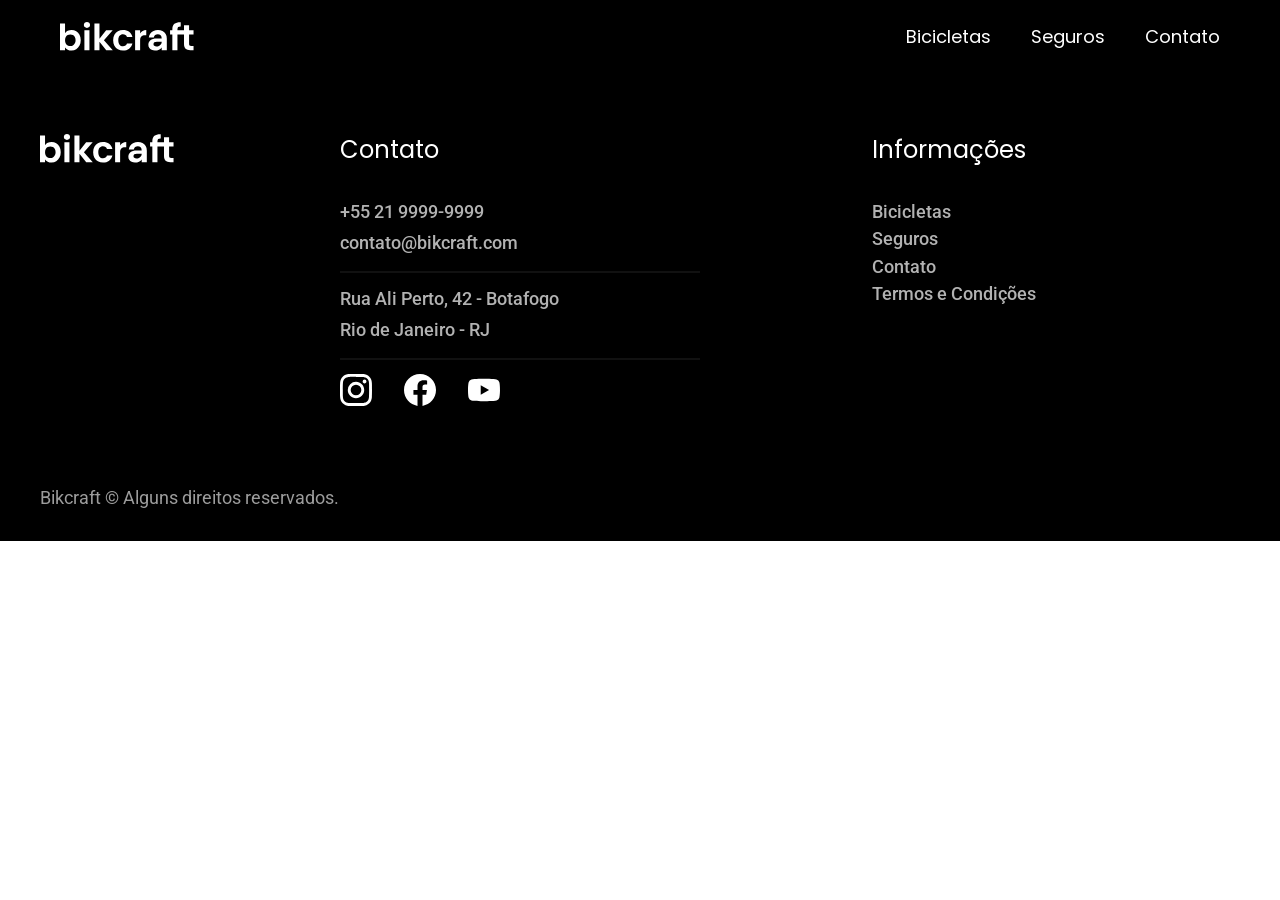
==== contato.html @ 18a39b6a "Tudo" ====
<!DOCTYPE html>
<html lang="pt-br">

<head>
  <meta charset="UTF-8">
  <meta name="viewport" content="width=device-width, initial-scale=1.0">
  <meta name="description" content="Bicicletas Eletricas BikCraft">
  <link rel="shortcut icon" href="./favicon.svg" type="image/x-icon">
  <link rel="stylesheet" href="/css/style.css">
  <link rel="preconnect" href="https://fonts.googleapis.com">
  <link rel="preconnect" href="https://fonts.gstatic.com" crossorigin>
  <link href="https://fonts.googleapis.com/css2?family=Poppins:wght@400;600;700&family=Roboto:wght@400;500&display=swap" rel="stylesheet">
  <title>BikCraft</title>
</head>

<body>
  <header class="header-bg">
    <div class="header">
      <a href="/index.html"><img src="/img/bikcraft.svg" alt="bikcraft"></a>
      <nav aria-label="primaria">
        <ul class="header-menu menu-text p-400  ">
          <li><a href="/bicicletas.html">Bicicletas</a></li>
          <li><a href="/seguros.html">Seguros</a></li>
          <li><a href="/contato.html">Contato</a></li>
        </ul>
      </nav>
    </div>
  </header>
  <footer class="footer-bg">
    <div class="footer">
      <a class="footer-img" href="./"><img src="/img/bikcraft.svg" alt="bikcraft"></a>
      <div class="footer-contato">
        <h2 class="f-24 cor-w p-400">Contato</h2>
        <ul class="contato-lista f-18  r-500">
          <li><a class="cor-5" href="/">+55 21 9999-9999</li></a>
          <li><a class="cor-5" href="/">contato@bikcraft.com</li></a>
          <li><a class="cor-5" href="/">Rua Ali Perto, 42 - Botafogo</li></a>
          <li><a class="cor-5" href="/">Rio de Janeiro - RJ</li></a>
        </ul>
        <ul class="footer-redes">
          <li><a href="./"><img src="/img/redes/instagram.svg" alt="instagram"></a></li>
          <li><a href="./"><img src="/img/redes/facebook.svg" alt="facebook"></a></li>
          <li><a href="./"><img src="/img/redes/youtube.svg" alt="youtube"></a></li>
        </ul>
      </div>
      <div class="footer-Informações">
        <h2 class="f-24 cor-w p-400">Informações</h2>
        <ul class="f-18  r-500">
          <li><a class="cor-5" href="/bicicletas.html">Bicicletas</a></li>
          <li><a class="cor-5" href="/seguros">Seguros</a></li>
          <li><a class="cor-5" href="/contato">Contato</a></li>
          <li><a class="cor-5" href="/termos">Termos e Condições</a></li>
        </ul>
      </div>
    </div>
    <p class="direitos f-18 cor-6  r-400">Bikcraft © Alguns direitos reservados.</p>
  </footer>
</body>

</html>
---- css/style.css ----
@import url(./global/global.css);
@import url(./global/header.css);
@import url(./global/footer.css);

@import url(./home/introducao.css);
@import url(./home/escolha.css);
@import url(./home/tecnologias.css);
@import url(./home/parceiros.css);
@import url(./home/depoimento.css);
@import url(./home/seguros-home.css);

@import url(./bicicletas/bicicletas-header.css);
@import url(./bicicletas/bicicletas-lista.css);
@import url(./bicicletas/sobre-bicicleta.css);
@import url(./bicicletas/seguro-bicicletas.css);

@import url(./seguros/seguros.css);
@import url(./seguros/seguro-vantagens.css);
@import url(./seguros/perguntas.css);

@import url(./utilidades/componentes.css);
@import url(./utilidades/tipografia.css);
@import url(./utilidades/cores.css);
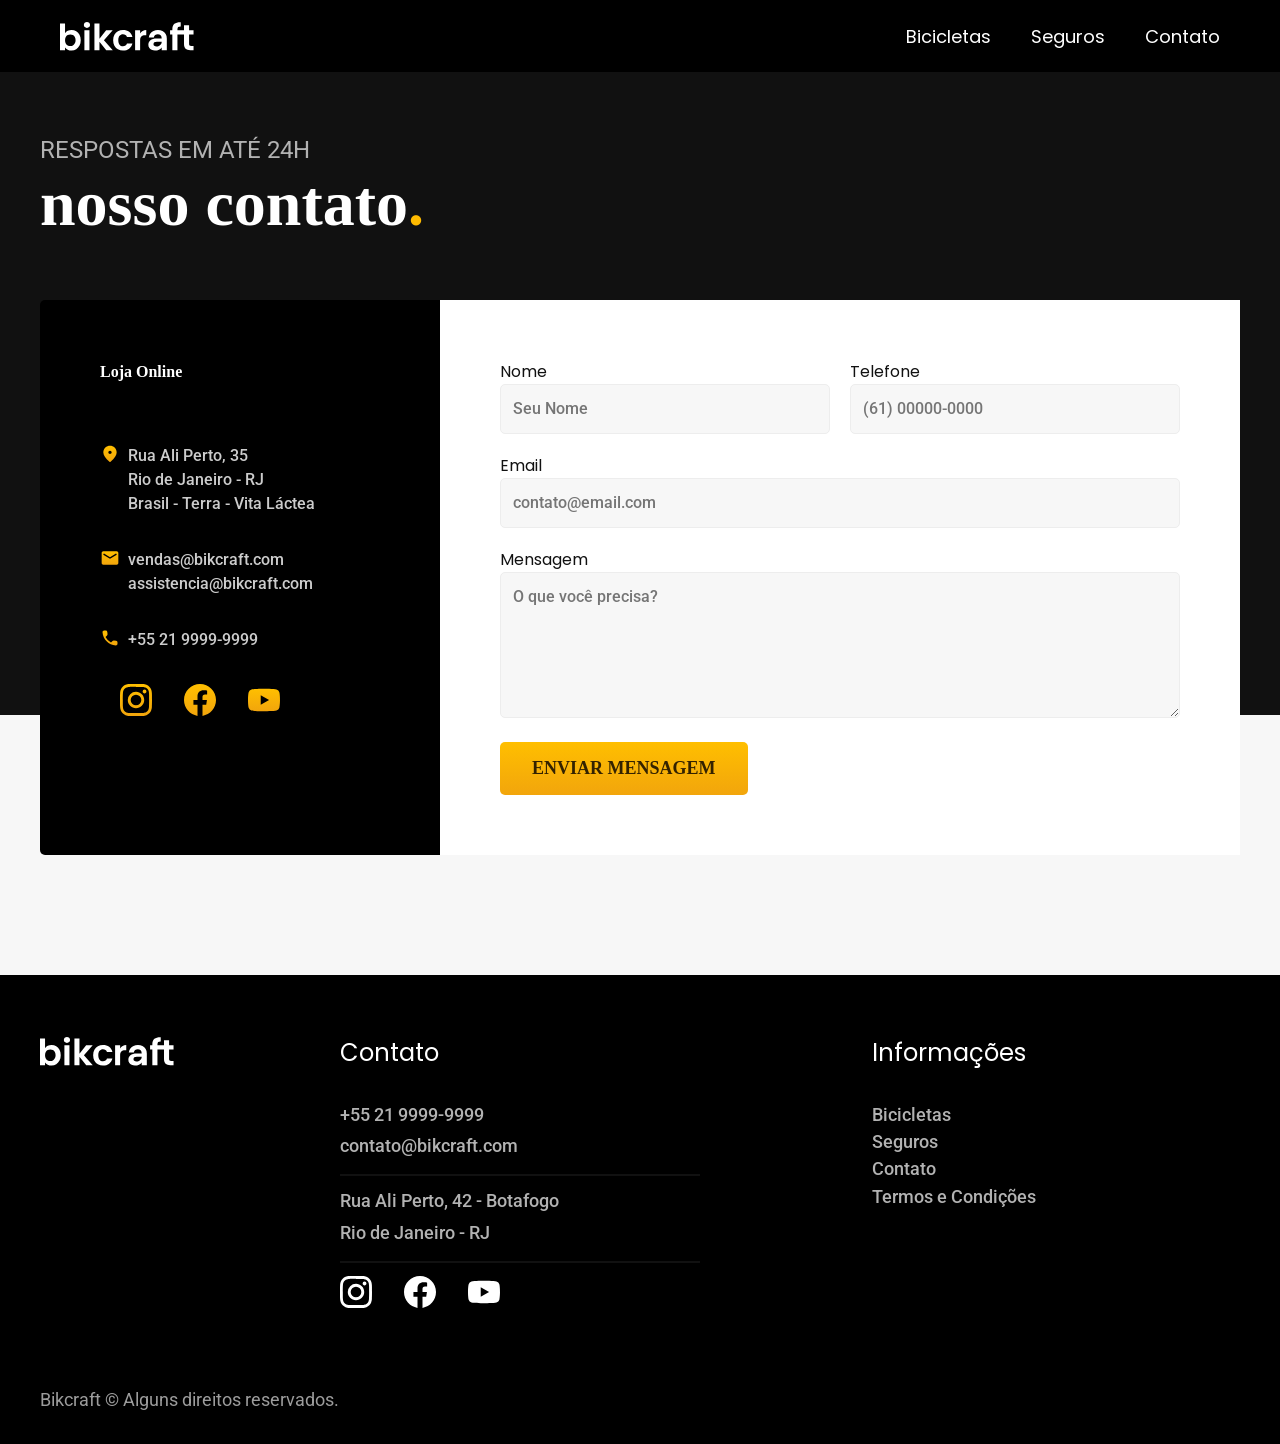
==== commit 5d4e051a: "Contato-inicio" ====
--- a/contato.html
+++ b/contato.html
@@ -26,6 +26,64 @@
       </nav>
     </div>
   </header>
+  <article aria-label="contato" class="contato-bg">
+    <div class="contato-header">
+      <h2 class="f-24 texto-maiusculo cor-5 r-400">respostas em até 24h</h2>
+      <h1 class="f-64 cor-w p-600">nosso contato<span class="detalhe">.</span></h1>
+    </div>
+    <div class="contato">
+      <div class="contato-info">
+        <h3 class="p-600 f-16 cor-w">Loja Online</h3>
+        <div class="contato-local r-500 f-16 cor-4">
+          <img src="/img/icones/local.svg" alt="">
+          <ul>
+            <li>Rua Ali Perto, 35</li>
+            <li>Rio de Janeiro - RJ</li>
+            <li>Brasil - Terra - Vita Láctea</li>
+          </ul>
+        </div>
+        <div class="contato-email r-500 f-16 cor-4">
+          <img src="/img/icones/email.svg" alt="">
+          <ul>
+            <li>vendas@bikcraft.com</li>
+            <li>assistencia@bikcraft.com</li>
+          </ul>
+        </div>
+        <div class="contato-telefone r-500 f-16 cor-4">
+          <img src="/img/icones/telefone.svg" alt="">
+          <ul>
+            <li>+55 21 9999-9999</li>
+          </ul>
+        </div>
+        <ul class="contato-redes">
+          <li><a href="./"><img src="/img/redes/instagram-p.svg" alt="instagram"></a></li>
+          <li><a href="./"><img src="/img/redes/facebook-p.svg" alt="facebook"></a></li>
+          <li><a href="./"><img src="/img/redes/youtube-p.svg" alt="youtube"></a></li>
+        </ul>
+      </div>
+      <form class="contato-form" action="./" method="post">
+        <div class="form-nome">
+          <label class="p-400 cor-11 f-16" for="nome">Nome</label>
+          <input class="r-500 cor-7 f-16" type="text" id="nome" name="nome" placeholder="Seu Nome" />
+        </div>
+        <div class="form-telefone">
+          <label class="p-400 cor-11 f-16" for="telefone">Telefone</label>
+          <input class="r-500 cor-7 f-16" type="number" id="telefone" name="telefone" placeholder="(61) 00000-0000" />
+        </div>
+        <div class="form-email">
+          <label class="p-400 cor-11 f-16" for="email">Email</label>
+          <input class="r-500 cor-7 f-16" type="email" id="email" name="email" placeholder="contato@email.com">
+        </div>
+        <div class="form-mensagem">
+          <label class="p-400 cor-11 f-16" for="mensagem">Mensagem</label>
+          <textarea class="r-500 cor-7 f-16" name="mensagem" id="mensagem" rows="5" placeholder="O que você precisa?"></textarea>
+        </div>
+        <button class="form-botao">ENVIAR MENSAGEM</button>
+      </form>
+    </div>
+  </article>
+
+
   <footer class="footer-bg">
     <div class="footer">
       <a class="footer-img" href="./"><img src="/img/bikcraft.svg" alt="bikcraft"></a>
--- a/css/style.css
+++ b/css/style.css
@@ -18,6 +18,8 @@
 @import url(./seguros/seguro-vantagens.css);
 @import url(./seguros/perguntas.css);
 
+@import url(./contato/contato.css);
+
 @import url(./utilidades/componentes.css);
 @import url(./utilidades/tipografia.css);
 @import url(./utilidades/cores.css);
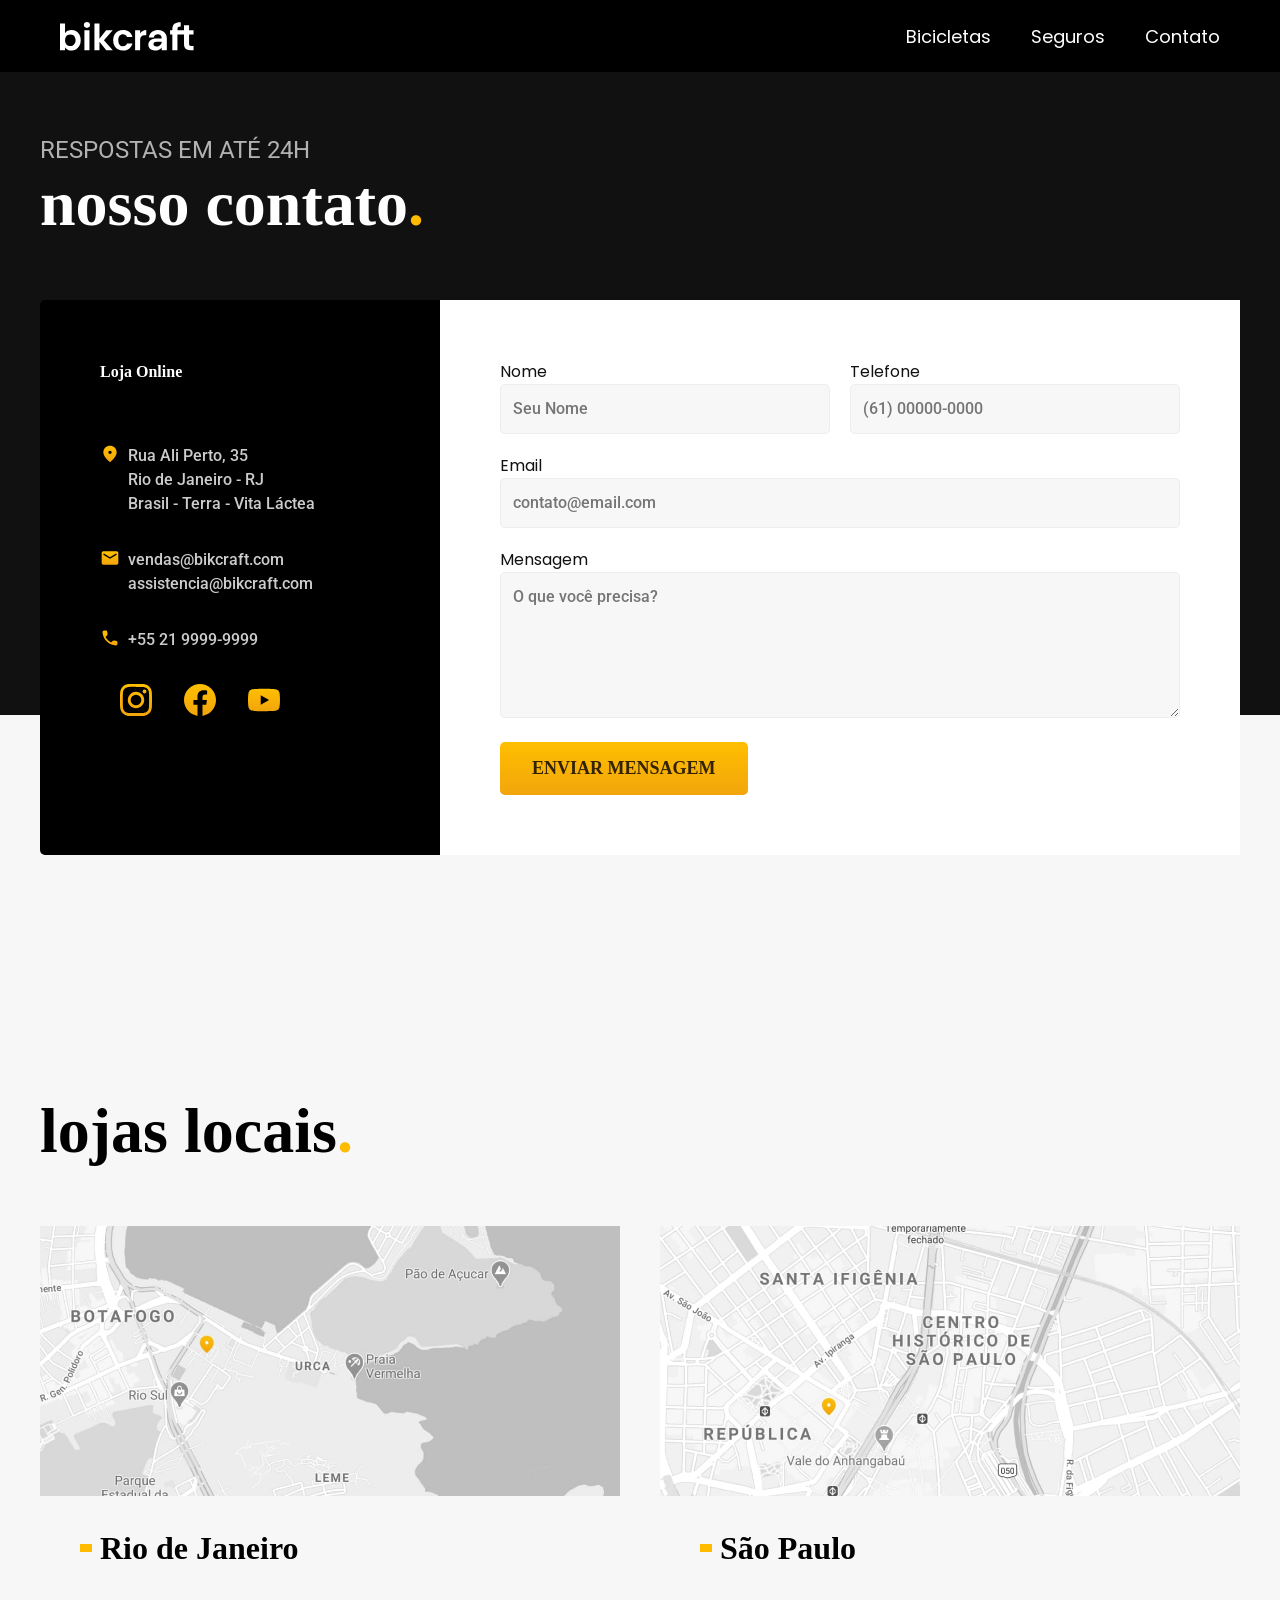
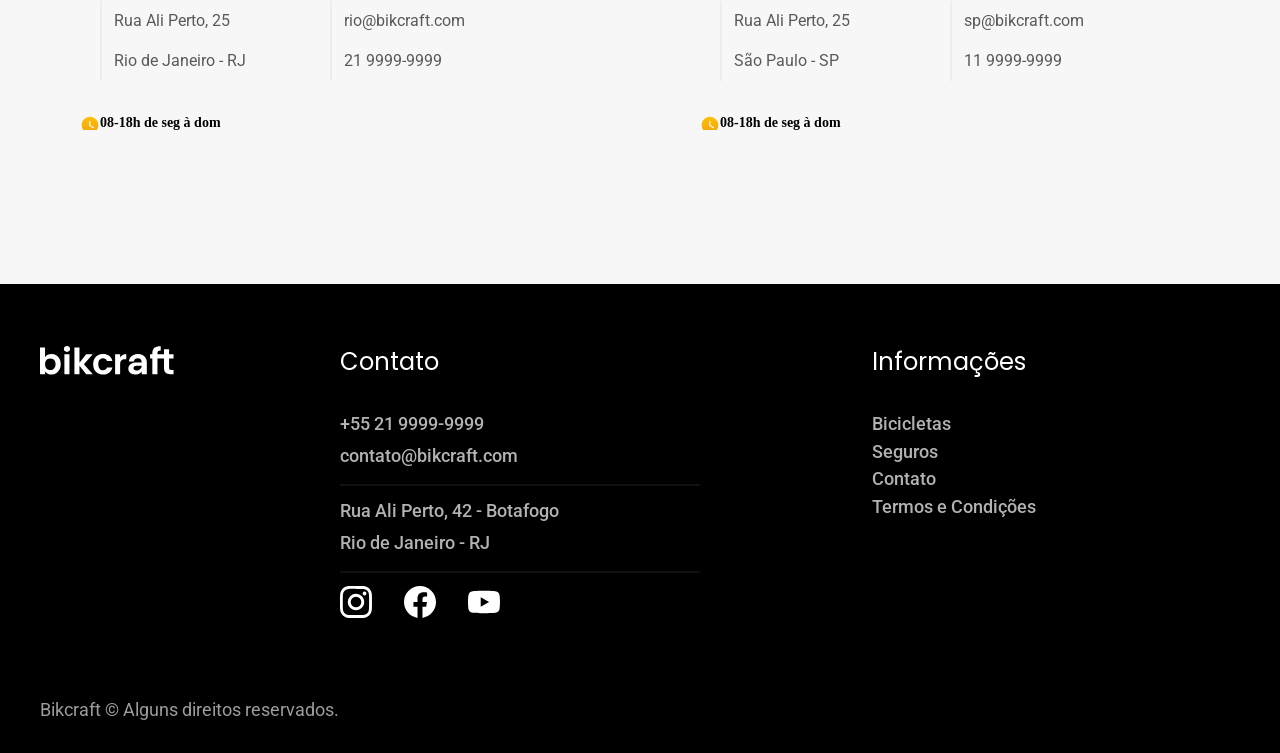
==== commit 7ab81b42: "Salvar" ====
--- a/contato.html
+++ b/contato.html
@@ -82,7 +82,51 @@
       </form>
     </div>
   </article>
-
+  <article aria-label="lojas-contato" class="lojas-contato-bg">
+    <div class="lojas-contato">
+      <h1 class="f-64  p-600">lojas locais<span class="detalhe">.</span></h1>
+      <ul class="lojas-lista">
+        <li>
+          <img src="/img/lojas/rj.jpg" alt="">
+          <div class="lojas-lista-info">
+            <h2 class="f-32  p-600">Rio de Janeiro</h2>
+            <div class="lojas-lista-lista">
+              <ul class="r-400 f-16 cor-8">
+                <li>Rua Ali Perto, 25</li>
+                <li>Rio de Janeiro - RJ</li>
+              </ul>
+              <ul class="r-400 f-16 cor-8">
+                <li>rio@bikcraft.com</li>
+                <li>21 9999-9999</li>
+              </ul>
+            </div>
+            <span class=" f-14  p-600">
+              08-18h de seg à dom
+            </span>
+          </div>
+        </li>
+        <li>
+          <img src="/img/lojas/sp.jpg" alt="">
+          <div class="lojas-lista-info">
+            <h2 class="f-32  p-600">São Paulo</h2>
+            <div class="lojas-lista-lista">
+              <ul class="r-400 f-16 cor-8">
+                <li>Rua Ali Perto, 25</li>
+                <li>São Paulo - SP</li>
+              </ul>
+              <ul class="r-400 f-16 cor-8">
+                <li>sp@bikcraft.com</li>
+                <li>11 9999-9999</li>
+              </ul>
+            </div>
+            <span class="f-14  p-600">
+              08-18h de seg à dom
+            </span>
+          </div>
+        </li>
+      </ul>
+    </div>
+  </article>
 
   <footer class="footer-bg">
     <div class="footer">
--- a/css/style.css
+++ b/css/style.css
@@ -19,6 +19,7 @@
 @import url(./seguros/perguntas.css);
 
 @import url(./contato/contato.css);
+@import url(./contato/lojas-contato.css);
 
 @import url(./utilidades/componentes.css);
 @import url(./utilidades/tipografia.css);
